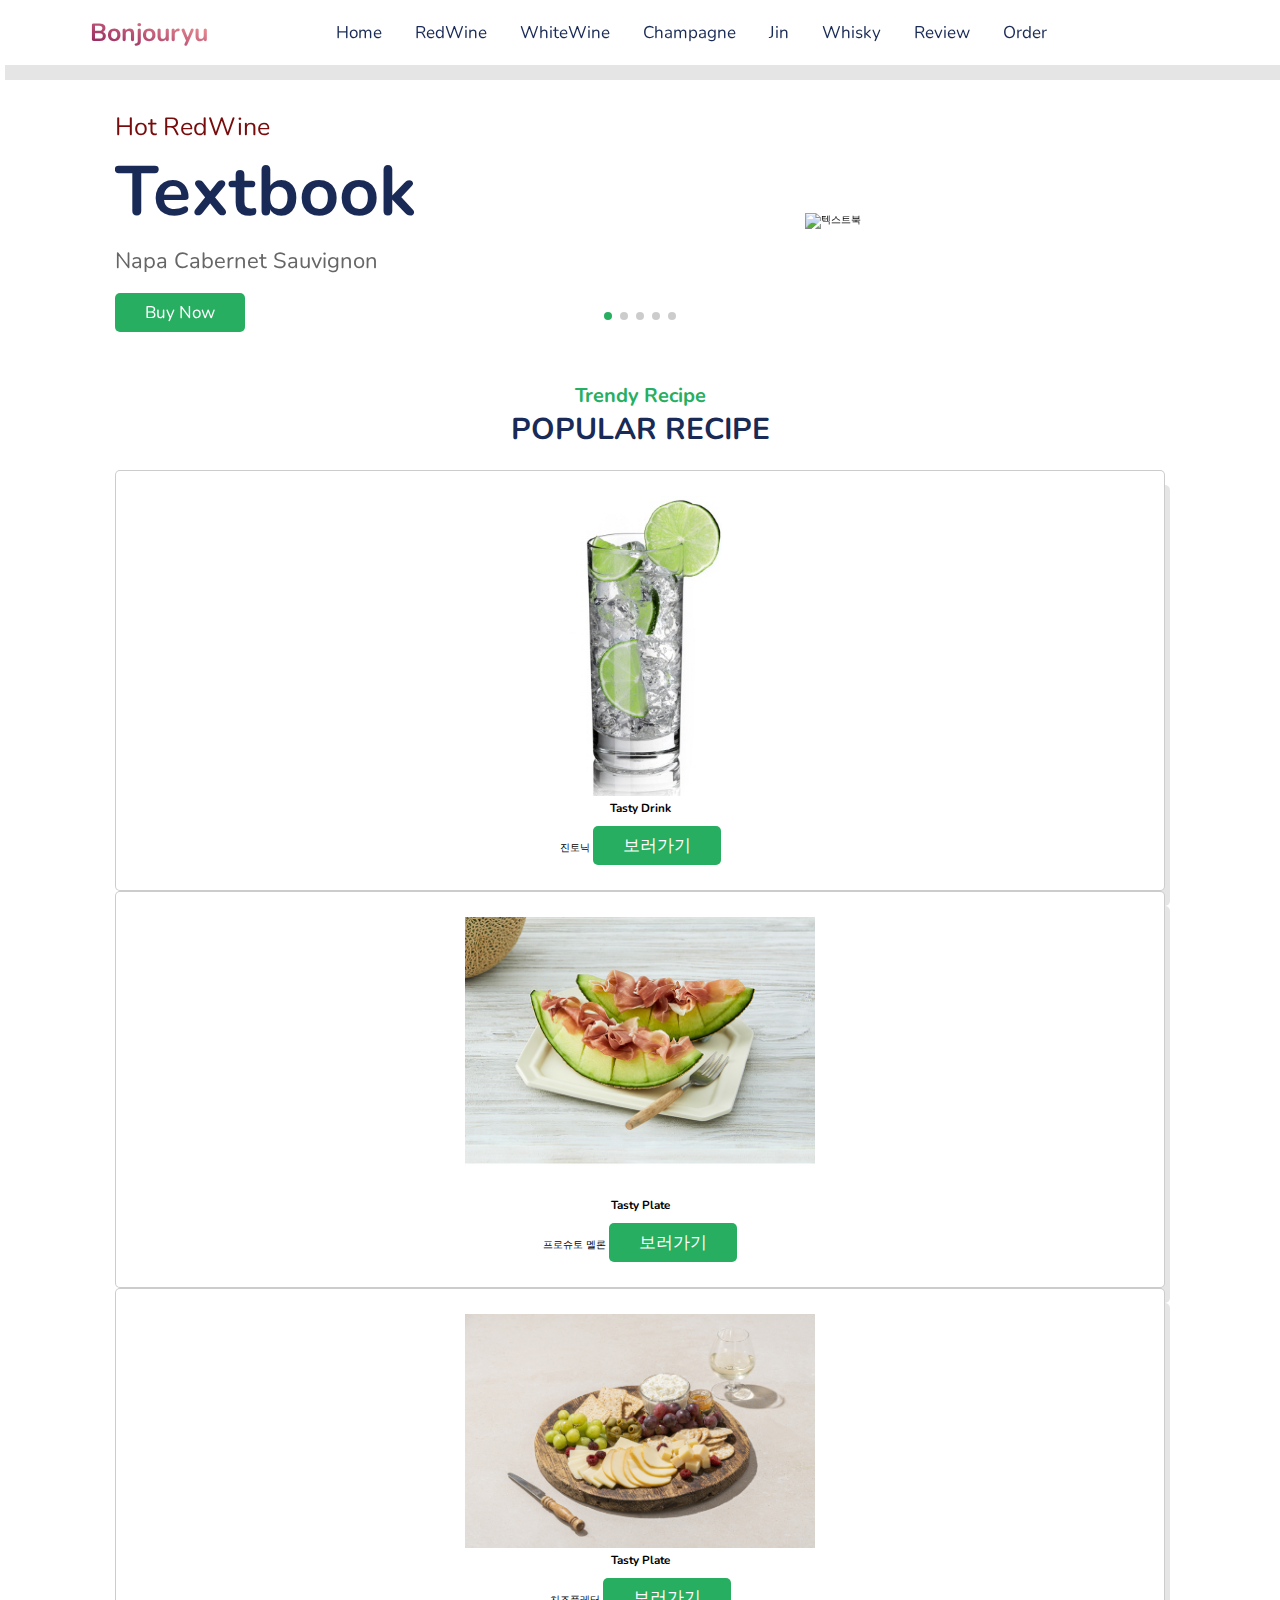
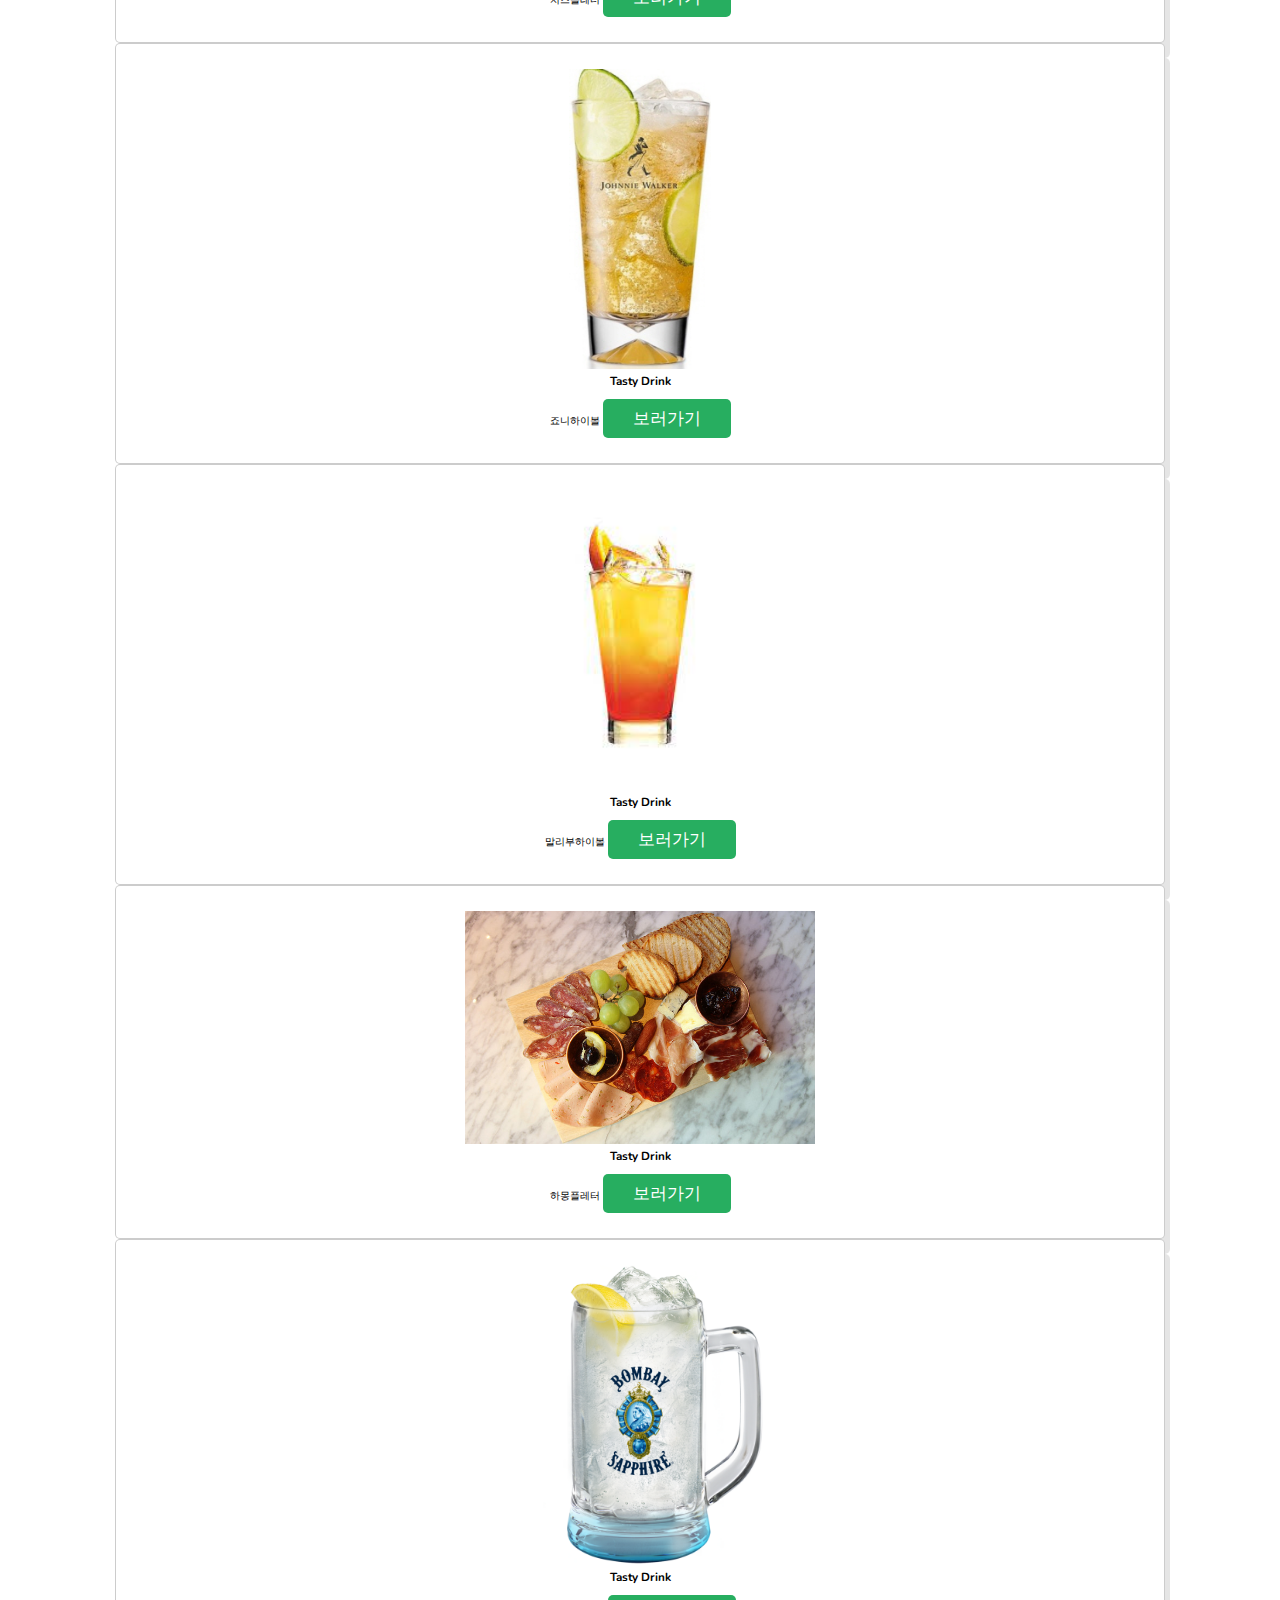
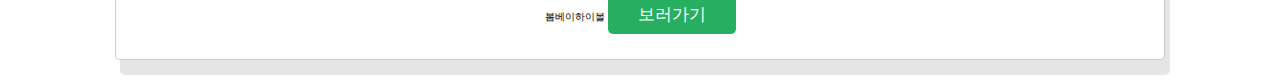
==== main.html @ d65751a9 "3th commit" ====
<!DOCTYPE html>
<html lang="en">
<head>
    <meta charset="UTF-8">
    <meta http-equiv="X-UA-Compatible" content="IE=edge">
    <meta name="viewport" content="width=device-width, initial-scale=1.0">
    <title>Bonjouryu</title>
    <link rel="stylesheet" href="https://cdn.jsdelivr.net/npm/swiper@9/swiper-bundle.min.css"/>
    <link rel="stylesheet" href="https://cdnjs.cloudflare.com/ajax/libs/font-awesome/6.4.0/css/all.min.css" integrity="sha512-iecdLmaskl7CVkqkXNQ/ZH/XLlvWZOJyj7Yy7tcenmpD1ypASozpmT/E0iPtmFIB46ZmdtAc9eNBvH0H/ZpiBw==" crossorigin="anonymous" referrerpolicy="no-referrer" />    
    <link rel="stylesheet" href="style.css">
</head>
<body>
    <!-- 헤더 영역 -->
    <header>
        <a href="#" class="logo"><i class="fa-solid fa-wine-glass"></i>bonjouryu</a>
        <nav class="navbar">
            <a href="#home">home</a>
            <a href="#Rwine">redWine</a>
            <a href="#Wwine">whiteWine</a>
            <a href="#Champagne">champagne</a>
            <a href="#jin">jin</a>
            <a href="#whisky">whisky</a>
            <a href="#review">review</a>
            <a href="#order">order</a>
        </nav>
        <div class="icons">
            <i class="fas fa-bars" id="menu-bars"></i>
            <i class="fas fa-search" id="search-icon"></i>
            <a href="#" class="fas fa-heart"></a>
            <a href="#" class="fas fa-shopping-cart"></a>
        </div>
    </header>

    <!-- 검색 영역 -->
    <form id="search-form">
        <input type="search" placeholder="찾을 제품 검색하세요." id="search-input">
        <label for="search-input" class="fas fa-search"></label>
        <i class="fas fa-times" id="search-close"></i>
    </form>

    <!-- 슬라이드 배너 영역-->
    <section id="hot-drink" class="hot-drink">
        <div class="swiper mySwiper container">
            <div class="swiper-wrapper wrapper">
                <div class="swiper-slide slide">
                    <div class="content">
                        <span>Hot RedWine</span>
                        <h3>Textbook</h3>
                        <p>Napa Cabernet Sauvignon</p>
                        <a href="#" class="btn">Buy Now</a>
                    </div>
                    <div class="image">
                        <img src="./img/textbook.png" alt="텍스트북">
                    </div>
                </div>
                <div class="swiper-slide slide">
                    <div class="content">
                        <span>Hot WhiteWine</span>
                        <h3>Cloudy Bay</h3>
                        <p>Sauvignon Blanc</p>
                        <a href="#" class="btn">Buy Now</a>
                    </div>
                    <div class="image">
                        <img style="height: 56rem;" src="./img/클라우디베이.png" alt="클라우디 베이">
                    </div>
                </div>
                <div class="swiper-slide slide">
                    <div class="content">
                        <span>Hot Champagne</span>
                        <h3>Moet & Chandon</h3>
                        <p>Imperial</p>
                        <a href="#" class="btn">Buy Now</a>
                    </div>
                    <div class="image">
                        <img style="height: 56rem;" src="./img/moet.png" alt="모엣샹동">
                    </div>
                </div>
                <div class="swiper-slide slide">
                    <div class="content">
                        <span>Hot Whisky</span>
                        <h3>The BALVENIE</h3>
                        <p>DoubleWood 12Y</p>
                        <a href="#" class="btn">Buy Now</a>
                    </div>
                    <div class="image">
                        <img style="height: 56rem;" src="./img/bal.jpg" alt="발베니12">
                    </div>
                </div>
                <div class="swiper-slide slide">
                    <div class="content">
                        <span>Hot Jin</span>
                        <h3>Hendrick's</h3>
                        <p>Hendrick's Gin</p>
                        <a href="#" class="btn">Buy Now</a>
                    </div>
                    <div class="image">
                        <img style="height: 60rem;" src="./img/HANDRICKS.png" alt="핸드릭스">
                    </div>
                </div>
            </div>
            <div class="swiper-pagination"></div>
        </div>
    </section>
    <!--  -->
    <section id="Recipe" class="Recipe">
        <h3 class="sub-title">Trendy Recipe</h3>
        <h1 class="title">Popular Recipe</h1>

        <div class="box-container">
            <div class="box">
                <a href="#" class="fas fa-heart"></a>
                <a href="#" class="fas fa-eye"></a>
                <img src="./img/진토닉.jpg" alt="진토닉" style="height: 30rem;">
                <h3>Tasty Drink</h3>
                <div class="star">
                    <i class="fa-solid fa-star"></i>
                    <i class="fa-solid fa-star"></i>
                    <i class="fa-solid fa-star"></i>
                    <i class="fa-solid fa-star"></i>
                    <i class="fa-regular fa-star"></i>
                </div>
                <span>진토닉</span>
                <a href="#" class="btn">보러가기</a>
            </div>
        </div>
        <div class="box-container">
            <div class="box">
                <a href="#" class="fas fa-heart"></a>
                <a href="#" class="fas fa-eye"></a>
                <img src="./img/프로슈토.jpg" alt="프로슈토 멜론" style="width: 35rem;">
                <h3>Tasty Plate</h3>
                <div class="star">
                    <i class="fa-solid fa-star"></i>
                    <i class="fa-solid fa-star"></i>
                    <i class="fa-solid fa-star"></i>
                    <i class="fa-solid fa-star-half-alt"></i>
                    <i class="fa-regular fa-star"></i>
                </div>
                <span>프로슈토 멜론</span>
                <a href="#" class="btn">보러가기</a>
            </div>
        </div>
        <div class="box-container">
            <div class="box">
                <a href="#" class="fas fa-heart"></a>
                <a href="#" class="fas fa-eye"></a>
                <img src="./img/플레터.jpg" alt="치즈플레터" style="width: 35rem;">
                <h3>Tasty Plate</h3>
                <div class="star">
                    <i class="fa-solid fa-star"></i>
                    <i class="fa-solid fa-star"></i>
                    <i class="fa-solid fa-star"></i>
                    <i class="fa-solid fa-star"></i>
                    <i class="fa-regular fa-star"></i>
                </div>
                <span>치즈플레터</span>
                <a href="#" class="btn">보러가기</a>
            </div>
        </div>
        <div class="box-container">
            <div class="box">
                <a href="#" class="fas fa-heart"></a>
                <a href="#" class="fas fa-eye"></a>
                <img src="./img/죠니하이볼.jpg" alt="죠니하이볼" style="height: 30rem;">
                <h3>Tasty Drink</h3>
                <div class="star">
                    <i class="fa-solid fa-star"></i>
                    <i class="fa-solid fa-star"></i>
                    <i class="fa-solid fa-star"></i>
                    <i class="fa-solid fa-star"></i>
                    <i class="fa-regular fa-star"></i>
                </div>
                <span>죠니하이볼</span>
                <a href="#" class="btn">보러가기</a>
            </div>
        </div>
        <div class="box-container">
            <div class="box">
                <a href="#" class="fas fa-heart"></a>
                <a href="#" class="fas fa-eye"></a>
                <img src="./img/mal.jpg" alt="말리부하이볼" style="height: 30rem;">
                <h3>Tasty Drink</h3>
                <div class="star">
                    <i class="fa-solid fa-star"></i>
                    <i class="fa-solid fa-star"></i>
                    <i class="fa-solid fa-star"></i>
                    <i class="fa-solid fa-star"></i>
                    <i class="fa-solid fa-star-half-alt"></i>
                </div>
                <span>말리부하이볼</span>
                <a href="#" class="btn">보러가기</a>
            </div>
        </div>
        <div class="box-container">
            <div class="box">
                <a href="#" class="fas fa-heart"></a>
                <a href="#" class="fas fa-eye"></a>
                <img src="./img/하몽플레터.jpg" alt="하몽플레터" style="width: 35rem;">
                <h3>Tasty Drink</h3>
                <div class="star">
                    <i class="fa-solid fa-star"></i>
                    <i class="fa-solid fa-star"></i>
                    <i class="fa-solid fa-star"></i>
                    <i class="fa-regular fa-star"></i>
                    <i class="fa-regular fa-star"></i>
                </div>
                <span>하몽플레터</span>
                <a href="#" class="btn">보러가기</a>
            </div>
        </div>
        <div class="box-container">
            <div class="box">
                <a href="#" class="fas fa-heart"></a>
                <a href="#" class="fas fa-eye"></a>
                <img src="./img/bom.png" alt="봄베이하이볼" style="height: 30rem;">
                <h3>Tasty Drink</h3>
                <div class="star">
                    <i class="fa-solid fa-star"></i>
                    <i class="fa-solid fa-star"></i>
                    <i class="fa-solid fa-star"></i>
                    <i class="fa-solid fa-star"></i>
                    <i class="fa-regular fa-star"></i>
                </div>
                <span>봄베이하이볼</span>
                <a href="#" class="btn">보러가기</a>
            </div>
        </div>
    </section>






<script src="https://cdn.jsdelivr.net/npm/swiper@9/swiper-bundle.min.js"></script>
<script src="https://kit.fontawesome.com/2c3a34c36f.js" crossorigin="anonymous"></script>
<script src="./main.js"></script>
    
</body>
</html>
---- style.css ----
@import url('https://fonts.googleapis.com/css2?family=Edu+NSW+ACT+Foundation:wght@400;500&family=Libre+Bodoni:ital,wght@1,400;1,700&family=Nunito:ital,wght@0,200;0,300;0,400;0,700;1,600&family=Tapestry&display=swap');

:root {
    --green:#27ae60;
    --black:#192a56;
    --wine:#760c0c;
    --menu:#8A0808;
    --light-color:#666;
    --box-shadow:0.5rem 1.5rem rgba(0,0,0,.1);
}

* {
    font-family: 'Nunito', sans-serif;
    margin: 0;
    padding: 0;
    box-sizing: border-box;
    text-decoration: none;
    outline: none;
    border: none;
    /* 첫번째 단어를 대문자로~ */
    text-transform: capitalize;
    transition: all .2s linear; 
}

html {
    font-size: 62.5%;
    overflow-x: hidden;
    /* 스크롤 내릴때 위에 조금 남기는*/
    scroll-padding-top: 5.5rem;
    scroll-behavior: smooth;
}

header {
    position: fixed;
    top: 0;
    left: 0;
    right: 0;
    padding: 1rem 7%;
    background: #fff;
    display: flex;
    align-items: center;
    justify-content: space-between;
    z-index: 1000;
    box-shadow: var(--box-shadow);
}

header .logo {
    font-size: 2.5rem;
    font-weight: bold;
    color: transparent;
    background: linear-gradient(to right top, #861657, #ffa69e);
    -webkit-background-clip: text;
}

header .logo i {
    color: var(--wine);
}

header .navbar a {
    font-size: 1.7rem;
    border-radius: .5rem;
    padding: .5rem 1.5rem;
    color: var(--black);
}

header .navbar a:hover {
    color: #fff;
    background: var(--menu);
}

header .icons i,
header .icons a {
    cursor: pointer;
    margin-left: .5rem;
    height: 4.5rem;
    /* line-height: 줄 높이 속성 */
    line-height: 4.5rem;
    width: 4.5rem;
    text-align: center;
    font-size: 1.7rem;
    color: var(--black);
    border-radius: 50%;
    background: #eee;
}

header .icons i:hover,
header .icons a:hover {
    color: #fff;
    background: var(--menu);
    transform: rotate(360deg);
}

header .icons #menu-bars {
    display: none;
}

#search-form {
    position: fixed;
    top: -110%;
    left: 0;
    height: 100%;
    width: 100%;
    background: rgba(0,0,0,.8);
    display: flex;
    align-items: center;
    justify-content: center;
    padding: 0.1rem;
    z-index: 1004;
}

#search-form.active {
    top: 0;
}

#search-form #search-input {
    width: 50rem;
    border-bottom: .1rem solid #fff;
    padding: 1rem 0;
    color: #fff;
    font-size: 3rem;
    /* 앞에 대문자 기능 취소 */
    text-transform: none;
    background: none;
}

#search-form #search-input::placeholder {
    color: #eee;
}

#search-form #search-input::-webkit-search-cancel-button {
    -webkit-appearance: none;
}

#search-form label {
    color: #fff;
    cursor: pointer;
    font-size: 3rem;
}

#search-form label:hover {
    color: var(--menu);
}

#search-form #search-close {
    position: absolute;
    color: #fff;
    cursor: pointer;
    top: 8rem;
    right: 3rem;
    font-size: 5rem;
}

#search-form #search-close:hover {
    color: var(--menu);
    transform: rotate(90deg);
}

section {
    padding: 2rem 9%;
}

section:nth-child(even) {
    background: #fff;
}

.hot-drink .container .slide {
    display: flex;
    align-items: center;
    flex-wrap: wrap;
    /* 내부의 children 요소들이 일정한 간격으로 떨어져 위치할 수 있도록 사용하는 스타일 속성 */
    gap: 2rem;
    padding-top: 9rem;
}

.hot-drink .container .slide .content {
    flex: 1 1 40rem;
}

.hot-drink .container .slide .image {
    flex: 1 1 9rem;
}

.hot-drink .container .slide .image img{
    flex: 100%;
}

.hot-drink .container .slide .content span{
    color: var(--wine);
    font-size: 2.5rem;
}

.hot-drink .container .slide .content h3{
    color: var(--black);
    font-size: 7rem;
}

.hot-drink .container .slide .content p{
    color: var(--light-color);
    font-size: 2.2rem;
    padding: .5rem 0;
    line-height: 1.5;
}

.btn {
    margin-top: 1rem;
    display: inline-block;
    font-size: 1.7rem;
    color: #fff;
    background: var(--green);
    border-radius: .5rem;
    cursor: pointer;
    padding: .8rem 3rem;
}

.btn:hover {
    background: var(--menu);
    /* letter-spacing: 글자 간격 */
    letter-spacing: .1rem;
}

.swiper-pagination-bullet-active {
    background: var(--green);
}

.sub-title {
    text-align: center;
    color: var(--green);
    font-size: 2rem;
    padding-top: 1rem;
}

.title {
    text-align: center;
    color: var(--black);
    font-size: 3rem;
    padding-bottom: 2rem;
    text-transform: uppercase;
}

.Recipe .box-container {
    /* 
        Grid는 두 방향(가로-세로) 레이아웃 시스템 (2차원)
    */
    display: grid;
    /*
        https://studiomeal.com/archives/533
    */
    grid-template-columns: repeat(auto-fit, minmax(28rem, 1fr));
    gap: 1.5rem;
}

.Recipe .box-container .box {
    padding: 2.5rem;
    background: #fff;
    border-radius: .5rem;
    border: .1rem solid rgba(0,0,0,.2);
    box-shadow: var(--box-shadow);
    position: relative;
    overflow: hidden;
    text-align: center;
}   



















/* 반응형쪽~ */

@media(max-width: 991px) {

    html {
        font-size: 55%;
    }

    header {
        padding: 1rem 2rem;
    }

    section {
        padding: 2rem;
    }
}

@media(max-width:768px) {
    
    header .icons #menu-bars {
        display: inline-block;
    }

    header .navbar {
        position: absolute;
        top: 100%;
        left: 0;
        right: 0;
        background: #fff;
        border-top: .1rem solid rgba(0,0,0,.2);
        border-bottom: .1rem solid rgba(0,0,0,.2);
        padding: 1rem;
        /* 
            clip-path
            요소의 일부분을 잘라낼수있다.

            polygon(시계방향 꼭지점)
            clip-path: polygon(좌측 상단, 우측 상단, 우측 하단, 좌측 하단)
        */
        clip-path: polygon(0 0, 100% 0, 100% 0, 0 0);
    }

    header .navbar.active {
        clip-path: polygon(0 0, 100% 0, 100% 100%, 0 100%);
    }

    header .navbar a {
        display: block;
        padding: 1.5rem;
        margin: 1rem;
        font-size: 2rem;
        background: #eee;
    }

    #search-form #search-input {
        width: 90%;
        margin: 0 1rem;
    }

    .hot-drink .container .slide .content h3{
        font-size: 5rem;
    }
}

@media(max-width: 991px) {

    html {
        font-size: 50%;
    }
}
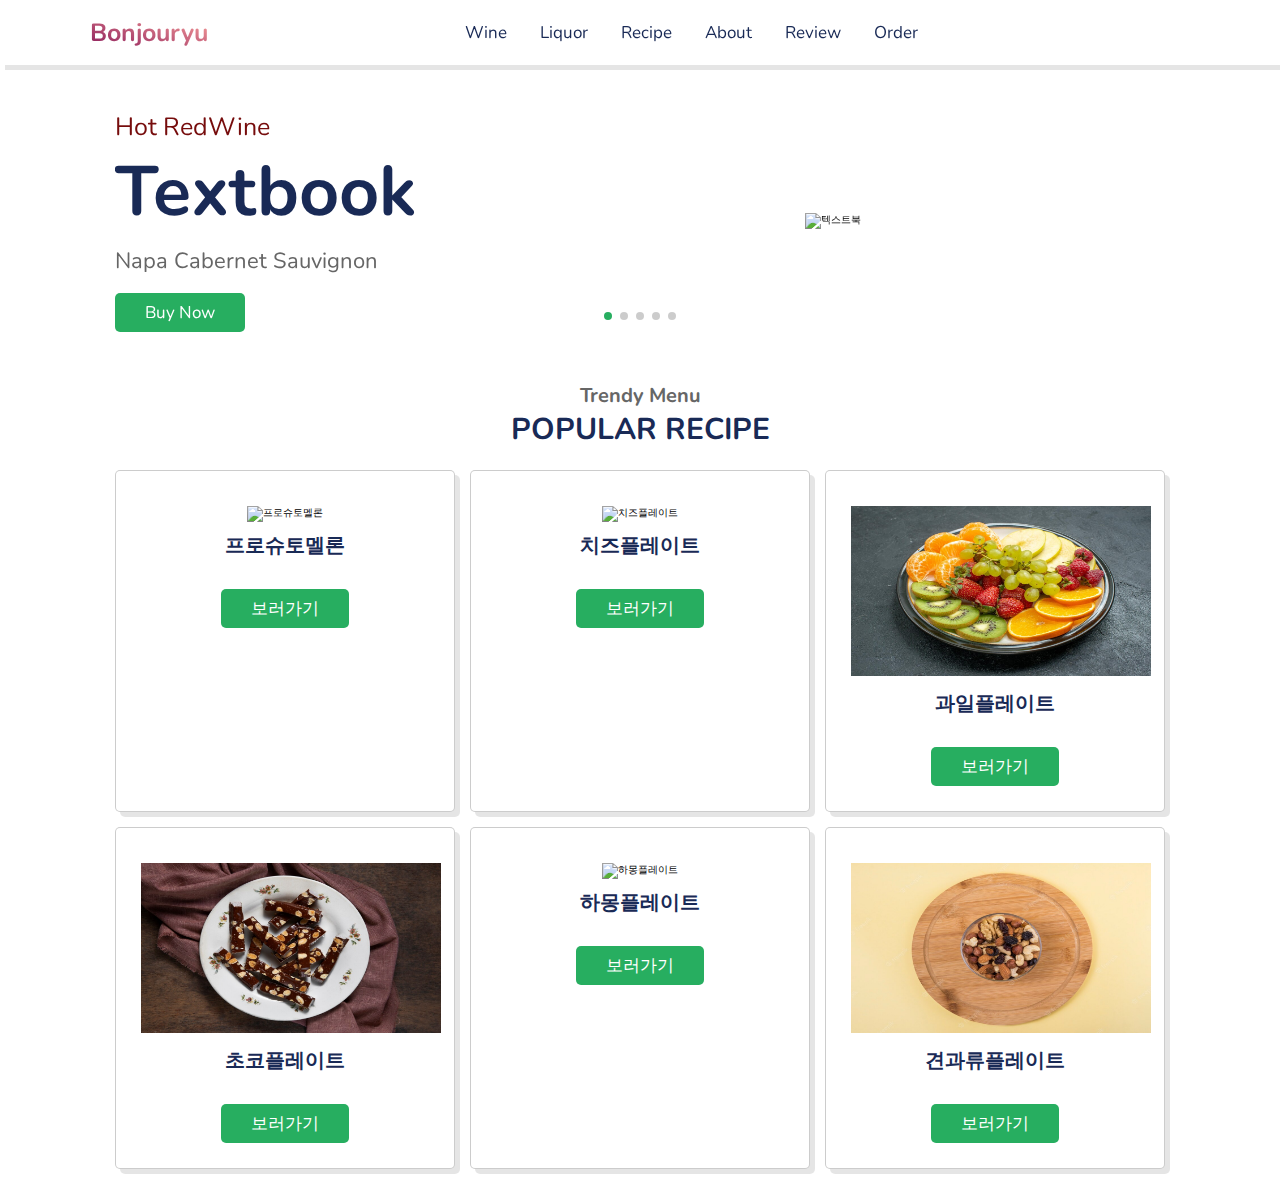
==== commit f7cf1aa6: "update" ====
--- a/main.html
+++ b/main.html
@@ -14,15 +14,13 @@
     <header>
         <a href="#" class="logo"><i class="fa-solid fa-wine-glass"></i>bonjouryu</a>
         <nav class="navbar">
-            <a href="#home">home</a>
-            <a href="#Rwine">redWine</a>
-            <a href="#Wwine">whiteWine</a>
-            <a href="#Champagne">champagne</a>
-            <a href="#jin">jin</a>
-            <a href="#whisky">whisky</a>
-            <a href="#review">review</a>
-            <a href="#order">order</a>
-        </nav>
+            <a href="#">Wine</a>
+            <a href="#">liquor</a>
+            <a href="#Recipe">Recipe</a>
+            <a href="#About">About</a>
+            <a href="#Review">review</a>
+            <a href="#Order">order</a>
+        </nav>    
         <div class="icons">
             <i class="fas fa-bars" id="menu-bars"></i>
             <i class="fas fa-search" id="search-icon"></i>
@@ -101,131 +99,107 @@
             <div class="swiper-pagination"></div>
         </div>
     </section>
-    <!--  -->
+
+    <!-- 레시피 영역 -->
     <section id="Recipe" class="Recipe">
-        <h3 class="sub-title">Trendy Recipe</h3>
+        <h3 class="sub-title">Trendy Menu</h3>
         <h1 class="title">Popular Recipe</h1>
-
         <div class="box-container">
             <div class="box">
                 <a href="#" class="fas fa-heart"></a>
                 <a href="#" class="fas fa-eye"></a>
-                <img src="./img/진토닉.jpg" alt="진토닉" style="height: 30rem;">
-                <h3>Tasty Drink</h3>
-                <div class="star">
-                    <i class="fa-solid fa-star"></i>
-                    <i class="fa-solid fa-star"></i>
-                    <i class="fa-solid fa-star"></i>
-                    <i class="fa-solid fa-star"></i>
-                    <i class="fa-regular fa-star"></i>
-                </div>
-                <span>진토닉</span>
-                <a href="#" class="btn">보러가기</a>
-            </div>
-        </div>
-        <div class="box-container">
-            <div class="box">
-                <a href="#" class="fas fa-heart"></a>
-                <a href="#" class="fas fa-eye"></a>
-                <img src="./img/프로슈토.jpg" alt="프로슈토 멜론" style="width: 35rem;">
-                <h3>Tasty Plate</h3>
-                <div class="star">
+                <img src="./img/프로슈토멜론.jpg" alt="프로슈토멜론" style="width: 30rem;">
+                <h3>프로슈토멜론</h3>
+                <div class="stars">
                     <i class="fa-solid fa-star"></i>
                     <i class="fa-solid fa-star"></i>
                     <i class="fa-solid fa-star"></i>
                     <i class="fa-solid fa-star-half-alt"></i>
                     <i class="fa-regular fa-star"></i>
                 </div>
-                <span>프로슈토 멜론</span>
-                <a href="#" class="btn">보러가기</a>
-            </div>
-        </div>
-        <div class="box-container">
-            <div class="box">
-                <a href="#" class="fas fa-heart"></a>
-                <a href="#" class="fas fa-eye"></a>
-                <img src="./img/플레터.jpg" alt="치즈플레터" style="width: 35rem;">
-                <h3>Tasty Plate</h3>
-                <div class="star">
-                    <i class="fa-solid fa-star"></i>
-                    <i class="fa-solid fa-star"></i>
-                    <i class="fa-solid fa-star"></i>
-                    <i class="fa-solid fa-star"></i>
-                    <i class="fa-regular fa-star"></i>
-                </div>
-                <span>치즈플레터</span>
-                <a href="#" class="btn">보러가기</a>
-            </div>
-        </div>
-        <div class="box-container">
-            <div class="box">
-                <a href="#" class="fas fa-heart"></a>
-                <a href="#" class="fas fa-eye"></a>
-                <img src="./img/죠니하이볼.jpg" alt="죠니하이볼" style="height: 30rem;">
-                <h3>Tasty Drink</h3>
-                <div class="star">
-                    <i class="fa-solid fa-star"></i>
-                    <i class="fa-solid fa-star"></i>
-                    <i class="fa-solid fa-star"></i>
-                    <i class="fa-solid fa-star"></i>
-                    <i class="fa-regular fa-star"></i>
-                </div>
-                <span>죠니하이볼</span>
-                <a href="#" class="btn">보러가기</a>
-            </div>
-        </div>
-        <div class="box-container">
-            <div class="box">
-                <a href="#" class="fas fa-heart"></a>
-                <a href="#" class="fas fa-eye"></a>
-                <img src="./img/mal.jpg" alt="말리부하이볼" style="height: 30rem;">
-                <h3>Tasty Drink</h3>
-                <div class="star">
+                <!-- <span>프로슈토멜론</span> -->
+                <a href="#" class="Recipe-btn">보러가기</a>
+            </div>
+            <div class="box">
+                <a href="#" class="fas fa-heart"></a>
+                <a href="#" class="fas fa-eye"></a>
+                <img src="./img/치즈플레이트.jpg" alt="치즈플레이트" style="width: 30rem;">
+                <h3>치즈플레이트</h3>
+                <div class="stars">
+                    <i class="fa-solid fa-star"></i>
+                    <i class="fa-solid fa-star"></i>
+                    <i class="fa-solid fa-star"></i>
+                    <i class="fa-solid fa-star"></i>
+                    <i class="fa-regular fa-star"></i>
+                </div>
+                <!-- <span>치즈플레이트</span> -->
+                <a href="#" class="Recipe-btn">보러가기</a>
+            </div>
+            <div class="box">
+                <a href="#" class="fas fa-heart"></a>
+                <a href="#" class="fas fa-eye"></a>
+                <img src="./img/과일플레이트.jpg" alt="과일플레이트" style="width: 30rem;">
+                <h3>과일플레이트</h3>
+                <div class="stars">
+                    <i class="fa-solid fa-star"></i>
+                    <i class="fa-solid fa-star"></i>
+                    <i class="fa-solid fa-star"></i>
+                    <i class="fa-solid fa-star"></i>
+                    <i class="fa-regular fa-star"></i>
+                </div>
+                <!-- <span>과일플레이트</span> -->
+                <a href="#" class="Recipe-btn">보러가기</a>
+            </div>
+            <div class="box">
+                <a href="#" class="fas fa-heart"></a>
+                <a href="#" class="fas fa-eye"></a>
+                <img src="./img/쵸코플레이트.jpg" alt="쵸코플레이트" style="width: 30rem;">
+                <h3>초코플레이트</h3>
+                <div class="stars">
                     <i class="fa-solid fa-star"></i>
                     <i class="fa-solid fa-star"></i>
                     <i class="fa-solid fa-star"></i>
                     <i class="fa-solid fa-star"></i>
                     <i class="fa-solid fa-star-half-alt"></i>
                 </div>
-                <span>말리부하이볼</span>
-                <a href="#" class="btn">보러가기</a>
-            </div>
-        </div>
-        <div class="box-container">
-            <div class="box">
-                <a href="#" class="fas fa-heart"></a>
-                <a href="#" class="fas fa-eye"></a>
-                <img src="./img/하몽플레터.jpg" alt="하몽플레터" style="width: 35rem;">
-                <h3>Tasty Drink</h3>
-                <div class="star">
-                    <i class="fa-solid fa-star"></i>
-                    <i class="fa-solid fa-star"></i>
-                    <i class="fa-solid fa-star"></i>
-                    <i class="fa-regular fa-star"></i>
-                    <i class="fa-regular fa-star"></i>
-                </div>
-                <span>하몽플레터</span>
-                <a href="#" class="btn">보러가기</a>
-            </div>
-        </div>
-        <div class="box-container">
-            <div class="box">
-                <a href="#" class="fas fa-heart"></a>
-                <a href="#" class="fas fa-eye"></a>
-                <img src="./img/bom.png" alt="봄베이하이볼" style="height: 30rem;">
-                <h3>Tasty Drink</h3>
-                <div class="star">
-                    <i class="fa-solid fa-star"></i>
-                    <i class="fa-solid fa-star"></i>
-                    <i class="fa-solid fa-star"></i>
-                    <i class="fa-solid fa-star"></i>
-                    <i class="fa-regular fa-star"></i>
-                </div>
-                <span>봄베이하이볼</span>
-                <a href="#" class="btn">보러가기</a>
+                <!-- <span>쵸코플레이트</span> -->
+                <a href="#" class="Recipe-btn">보러가기</a>
+            </div>
+            <div class="box">
+                <a href="#" class="fas fa-heart"></a>
+                <a href="#" class="fas fa-eye"></a>
+                <img src="./img/하몽플레이트.jpg" alt="하몽플레이트" style="width: 30rem;">
+                <h3>하몽플레이트</h3>
+                <div class="stars">
+                    <i class="fa-solid fa-star"></i>
+                    <i class="fa-solid fa-star"></i>
+                    <i class="fa-solid fa-star"></i>
+                    <i class="fa-regular fa-star"></i>
+                    <i class="fa-regular fa-star"></i>
+                </div>
+                <!-- <span>하몽플레이트</span> -->
+                <a href="#" class="Recipe-btn">보러가기</a>
+            </div>
+            <div class="box">
+                <a href="#" class="fas fa-heart"></a>
+                <a href="#" class="fas fa-eye"></a>
+                <img src="./img/견과류플레이트.jpg" alt="견과류플레이트" style="width: 30rem;">
+                <h3>견과류플레이트</h3>
+                <div class="stars">
+                    <i class="fa-solid fa-star"></i>
+                    <i class="fa-solid fa-star"></i>
+                    <i class="fa-solid fa-star"></i>
+                    <i class="fa-solid fa-star"></i>
+                    <i class="fa-regular fa-star"></i>
+                </div>
+                <!-- <span>견과류플레이트</span> -->
+                <a href="#" class="Recipe-btn">보러가기</a>
             </div>
         </div>
     </section>
+
+    <!--  -->
+
 
 
 
--- a/style.css
+++ b/style.css
@@ -6,7 +6,7 @@
     --wine:#760c0c;
     --menu:#8A0808;
     --light-color:#666;
-    --box-shadow:0.5rem 1.5rem rgba(0,0,0,.1);
+    --box-shadow:0.5rem 0.5rem rgba(0,0,0,.1);
 }
 
 * {
@@ -224,7 +224,7 @@
 
 .sub-title {
     text-align: center;
-    color: var(--green);
+    color: var(--light-color);
     font-size: 2rem;
     padding-top: 1rem;
 }
@@ -238,14 +238,14 @@
 }
 
 .Recipe .box-container {
-    /* 
+/*     
         Grid는 두 방향(가로-세로) 레이아웃 시스템 (2차원)
     */
     display: grid;
-    /*
+/*     
         https://studiomeal.com/archives/533
     */
-    grid-template-columns: repeat(auto-fit, minmax(28rem, 1fr));
+    grid-template-columns: repeat(auto-fit, minmax(29rem, 1fr));
     gap: 1.5rem;
 }
 
@@ -260,6 +260,118 @@
     text-align: center;
 }   
 
+.Recipe .box-container .box .fa-heart,
+.Recipe .box-container .box .fa-eye {
+    position: absolute;
+    top: 1.5rem;
+    background: #eee;
+    border-radius: 50%;
+    height: 4rem;
+    width: 4rem;
+    line-height: 4rem;
+    font-size: 2rem;
+    color: var(--black);
+}
+
+.Recipe .box-container .box .fa-heart {
+    right: -15rem;
+}
+
+.Recipe .box-container .box .fa-eye {
+    left: -15rem;
+}
+
+.Recipe .box-container .box:hover .fa-heart {
+    right: 1.5rem;
+}
+
+.Recipe .box-container .box:hover .fa-eye {
+    left: 1.5rem;
+}
+
+
+.Recipe .box-container .box .fa-heart:hover,
+.Recipe .box-container .box .fa-eye:hover {
+    background: var(--menu);
+    color: #fff;
+}
+
+.Recipe-btn {
+    margin-top: 1rem;
+    display: inline-block;
+    font-size: 1.7rem;
+    color: #fff;
+    background: var(--green);
+    border-radius: .5rem;
+    cursor: pointer;
+    padding: .8rem 3rem;
+}
+
+.Recipe-btn:hover {
+    background: var(--menu);
+    /* letter-spacing: 글자 간격 */
+    letter-spacing: .1rem;
+}
+
+.Recipe .box-container .box img {
+    height: 17rem;
+    margin: 1rem 0;
+}
+
+.Recipe .box-container .box h3 {
+    color: var(--black);
+    font-size: 2rem;
+}
+
+.Recipe .box-container .box .stars {
+    padding: 1rem 0;
+}
+
+.Recipe .box-container .box .stars i {
+    font-size: 1.7 rem;
+    color: gold;
+}
+
+/* .Recipe .box-container .box span {
+    color: var(--light-color);
+    font-weight: bolder;
+    margin-right: 1rem;
+    font-size: 2rem;
+} */
+
+
+
+
+
+
+
+
+
+
+
+
+
+
+
+
+
+
+
+
+
+
+
+
+
+
+
+
+
+
+
+
+
+
 
 
 
@@ -293,6 +405,7 @@
     section {
         padding: 2rem;
     }
+    
 }
 
 @media(max-width:768px) {
@@ -347,4 +460,9 @@
     html {
         font-size: 50%;
     }
+
+    .Recipe .box-container .box img {
+        height: 17rem;
+        margin: 1rem 0;
+    }
 }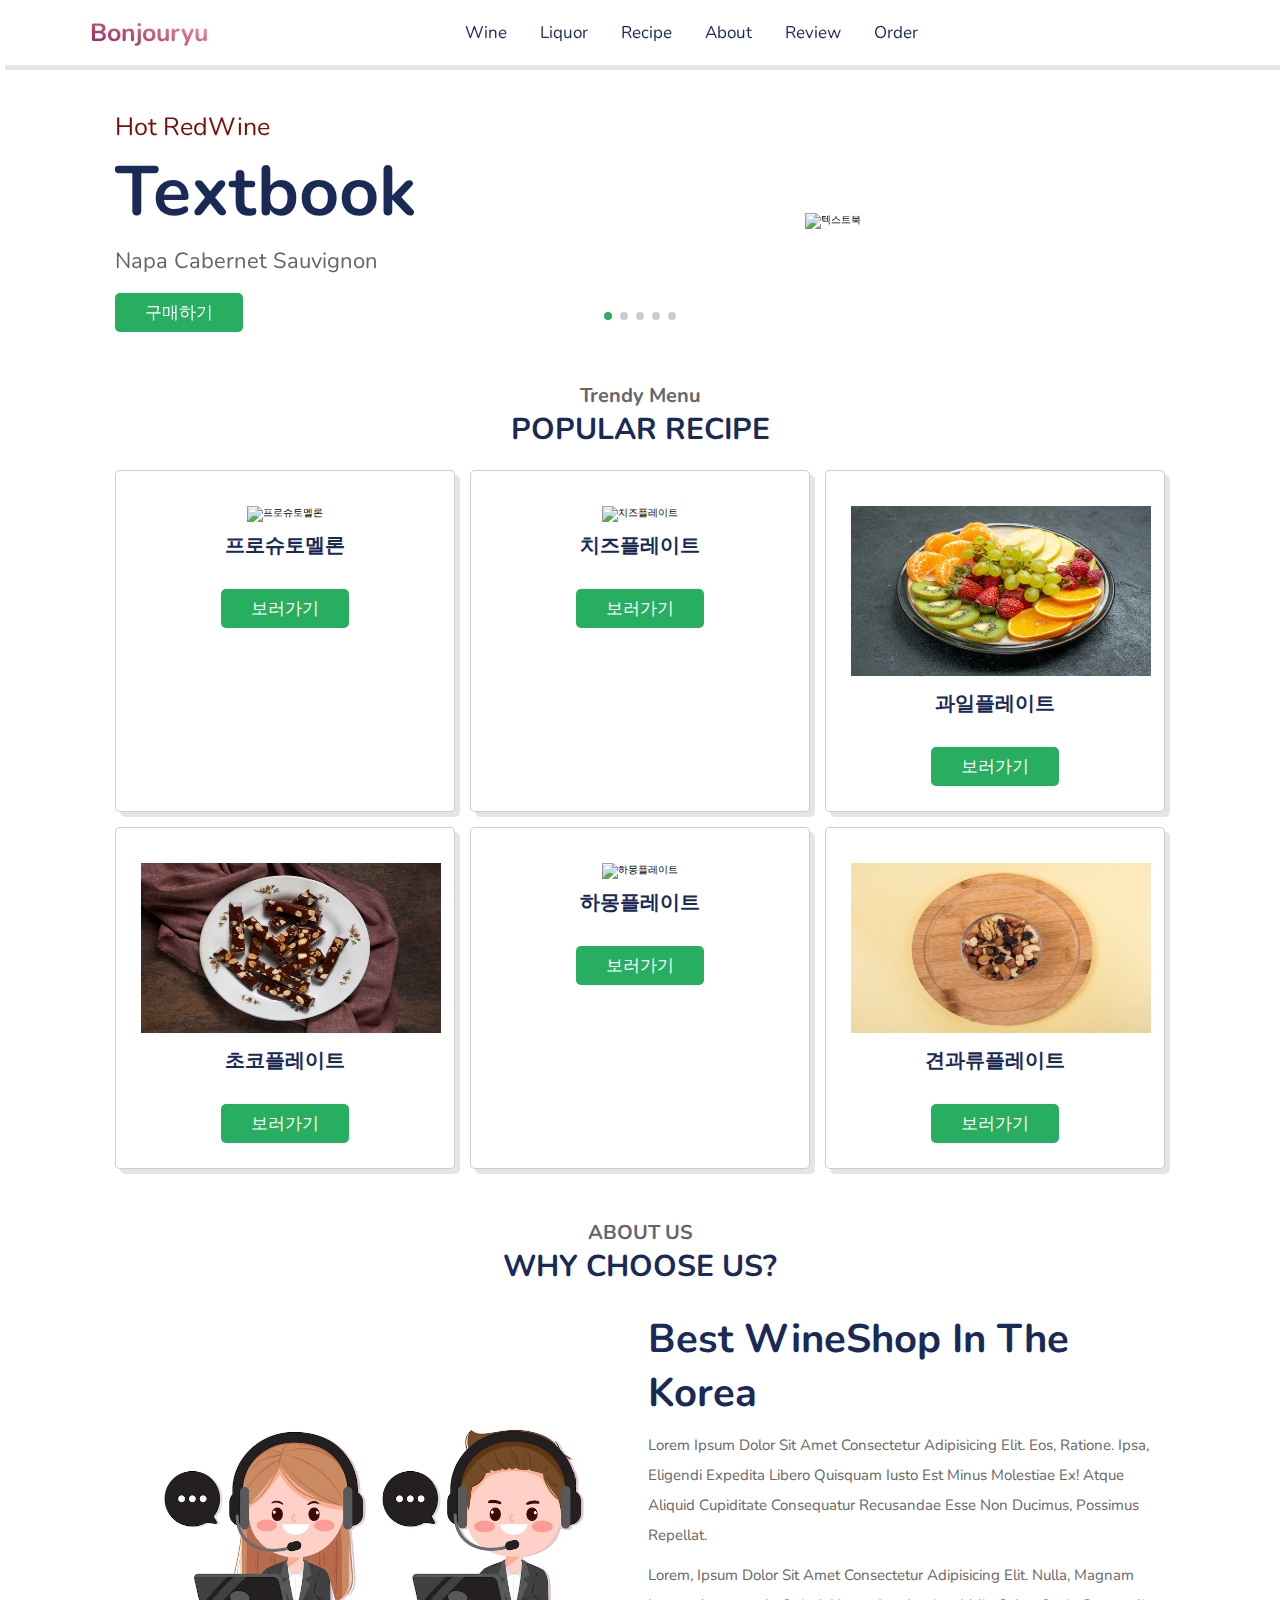
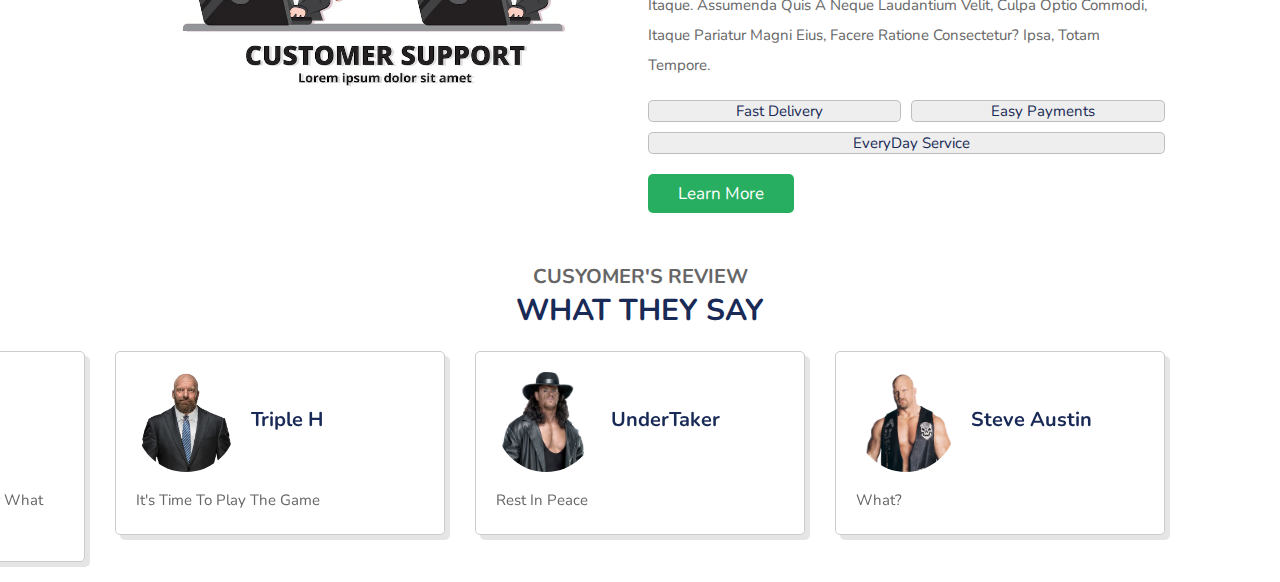
==== commit c95d62a5: "5th_update" ====
--- a/main.html
+++ b/main.html
@@ -15,11 +15,11 @@
         <a href="#" class="logo"><i class="fa-solid fa-wine-glass"></i>bonjouryu</a>
         <nav class="navbar">
             <a href="#">Wine</a>
-            <a href="#">liquor</a>
+            <a href="#">Liquor</a>
             <a href="#Recipe">Recipe</a>
             <a href="#About">About</a>
-            <a href="#Review">review</a>
-            <a href="#Order">order</a>
+            <a href="#Review">Review</a>
+            <a href="#Order">Order</a>
         </nav>    
         <div class="icons">
             <i class="fas fa-bars" id="menu-bars"></i>
@@ -45,7 +45,7 @@
                         <span>Hot RedWine</span>
                         <h3>Textbook</h3>
                         <p>Napa Cabernet Sauvignon</p>
-                        <a href="#" class="btn">Buy Now</a>
+                        <a href="#" class="btn">구매하기</a>
                     </div>
                     <div class="image">
                         <img src="./img/textbook.png" alt="텍스트북">
@@ -56,7 +56,7 @@
                         <span>Hot WhiteWine</span>
                         <h3>Cloudy Bay</h3>
                         <p>Sauvignon Blanc</p>
-                        <a href="#" class="btn">Buy Now</a>
+                        <a href="#" class="btn">구매하기</a>
                     </div>
                     <div class="image">
                         <img style="height: 56rem;" src="./img/클라우디베이.png" alt="클라우디 베이">
@@ -67,7 +67,7 @@
                         <span>Hot Champagne</span>
                         <h3>Moet & Chandon</h3>
                         <p>Imperial</p>
-                        <a href="#" class="btn">Buy Now</a>
+                        <a href="#" class="btn">구매하기</a>
                     </div>
                     <div class="image">
                         <img style="height: 56rem;" src="./img/moet.png" alt="모엣샹동">
@@ -76,9 +76,9 @@
                 <div class="swiper-slide slide">
                     <div class="content">
                         <span>Hot Whisky</span>
-                        <h3>The BALVENIE</h3>
+                        <h3>THE BALVENIE</h3>
                         <p>DoubleWood 12Y</p>
-                        <a href="#" class="btn">Buy Now</a>
+                        <a href="#" class="btn">구매하기</a>
                     </div>
                     <div class="image">
                         <img style="height: 56rem;" src="./img/bal.jpg" alt="발베니12">
@@ -89,7 +89,7 @@
                         <span>Hot Jin</span>
                         <h3>Hendrick's</h3>
                         <p>Hendrick's Gin</p>
-                        <a href="#" class="btn">Buy Now</a>
+                        <a href="#" class="btn">구매하기</a>
                     </div>
                     <div class="image">
                         <img style="height: 60rem;" src="./img/HANDRICKS.png" alt="핸드릭스">
@@ -198,10 +198,129 @@
         </div>
     </section>
 
-    <!--  -->
-
-
-
+    <!-- 고객응대 관련? -->
+    <section class="About" id="About">
+        <h3 class="sub-title">ABOUT US</h3>
+        <h1 class="title">WHY CHOOSE US?</h1>
+        <div class="row">
+            <div class="image">
+                <img src="./img/about.jpg" alt="">
+            </div>
+            <div class="about-contents">
+                <h3>Best WineShop in the Korea</h3>
+                <p>Lorem ipsum dolor sit amet consectetur adipisicing elit. 
+                    Eos, ratione. Ipsa, eligendi expedita libero quisquam iusto est minus molestiae ex!
+                    Atque aliquid cupiditate consequatur recusandae esse non ducimus, possimus repellat.</p>
+                <p>
+                    Lorem, ipsum dolor sit amet consectetur adipisicing elit.
+                    Nulla, magnam itaque. Assumenda quis a neque laudantium velit, 
+                    culpa optio commodi, itaque pariatur magni eius, facere ratione consectetur? 
+                    Ipsa, totam tempore.
+                </p>
+                <div class="icons-container">
+                    <div class="icons">
+                        <i class="fas fa-shipping-fast"></i>
+                        <span>Fast Delivery</span>
+                    </div>
+                    <div class="icons">
+                        <i class="fas fa-dollar-sign"></i>
+                        <span>Easy Payments</span>
+                    </div>
+                    <div class="icons">
+                        <i class="fas fa-headset"></i>
+                        <span>EveryDay Service</span>
+                    </div>
+                </div>
+                <a href="#" class="btn">learn more</a>    
+            </div>
+        </div>
+    </section>
+
+    <!-- 대표 리뷰 -->
+    <section class="Review" id="Review">
+        <h3 class="sub-title">CUSYOMER'S REVIEW</h3>
+        <h1 class="title">WHAT THEY SAY</h1>
+        <div class="swiper-container review-slider">
+            <div class="swiper-wrapper">
+                <div class="swiper-slide slide">
+                    <i class="fas fa-quote-right"></i>
+                    <div class="user">
+                        <img src="./img/undertaker.jpg" alt="">
+                        <div class="user-info">
+                            <h3>UnderTaker</h3>
+                            <div class="stars">
+                                <i class="fa-solid fa-star"></i>
+                                <i class="fa-solid fa-star"></i>
+                                <i class="fa-solid fa-star"></i>
+                                <i class="fa-solid fa-star"></i>
+                                <i class="fa-solid fa-star-half-alt"></i>
+                            </div>
+                        </div>
+                    </div>
+                    <P>
+                        Rest In Peace
+                    </P>
+                </div>
+                <div class="swiper-slide slide">
+                    <i class="fas fa-quote-right"></i>
+                    <div class="user">
+                        <img src="./img/austin.jpg" alt="">
+                        <div class="user-info">
+                            <h3>Steve Austin</h3>
+                            <div class="stars">
+                                <i class="fa-solid fa-star"></i>
+                                <i class="fa-solid fa-star"></i>
+                                <i class="fa-solid fa-star"></i>
+                                <i class="fa-solid fa-star"></i>
+                                <i class="fa-solid fa-star-half-alt"></i>
+                            </div>
+                        </div>
+                    </div>
+                    <P>
+                        What?
+                    </P>
+                </div>
+                <div class="swiper-slide slide">
+                    <i class="fas fa-quote-right"></i>
+                    <div class="user">
+                        <img src="./img/Rock.jpg" alt="">
+                        <div class="user-info">
+                            <h3>The Rock</h3>
+                            <div class="stars">
+                                <i class="fa-solid fa-star"></i>
+                                <i class="fa-solid fa-star"></i>
+                                <i class="fa-solid fa-star"></i>
+                                <i class="fa-solid fa-star"></i>
+                                <i class="fa-solid fa-star-half-alt"></i>
+                            </div>
+                        </div>
+                    </div>
+                    <P>
+                        Wow... Very go.. It Doesn't Matter What you Think!!!
+                    </P>
+                </div>
+                <div class="swiper-slide slide">
+                    <i class="fas fa-quote-right"></i>
+                    <div class="user">
+                        <img src="./img/HHH.jpg" alt="">
+                        <div class="user-info">
+                            <h3>Triple H</h3>
+                            <div class="stars">
+                                <i class="fa-solid fa-star"></i>
+                                <i class="fa-solid fa-star"></i>
+                                <i class="fa-solid fa-star"></i>
+                                <i class="fa-solid fa-star"></i>
+                                <i class="fa-solid fa-star-half-alt"></i>
+                            </div>
+                        </div>
+                    </div>
+                    <P>
+                        It's time to play the game
+                    </P>
+                </div>
+            </div>
+        </div>
+    </section>
 
 
 
--- a/style.css
+++ b/style.css
@@ -339,20 +339,115 @@
     font-size: 2rem;
 } */
 
-
-
-
-
-
-
-
-
-
-
-
-
-
-
+.About .row {
+    display: flex;
+    flex-wrap: wrap;
+    gap: 1.5rem;
+    align-items: center;
+}
+
+.About .row .image {
+   flex: 1 1 45rem; 
+}
+
+.About .row .image img {
+   width: 100%;
+}
+
+.About .row .about-contents {
+    flex: 1 1 45rem; 
+}
+
+.About .row .about-contents h3 {
+    color: var(--black);
+    font-size: 4rem;
+    padding: .5rem 0;
+}
+
+.About .row .about-contents p {
+    color: var(--light-color);
+    font-size: 1.5rem;
+    padding: .5rem 0;
+    line-height: 2;
+}
+
+.About .row .about-contents .icons-container {
+    display: flex;
+    gap: 1rem;
+    flex-wrap: wrap;
+    padding: 1rem 0;
+    margin-top: .5rem;
+}
+
+.About .row .about-contents .icons-container .icons {
+    background: #eee;
+    border-radius: .5rem;
+    border: .1rem solid rgb(0, 0, 0,.2);
+    display: flex;
+    align-items: center;
+    justify-content: center;
+    gap: 1rem;
+    flex: 1 1 17rem;
+}
+
+.About .row .about-contents .icons-container .icons i {
+    font-size: 2.5rem;
+    color: var(--green);
+}
+
+.About .row .about-contents .icons-container .icons span {
+    font-size: 1.5rem;
+    color: var(--black);
+}
+
+.Review .slide {
+    padding: 2rem;
+    box-shadow: var(--box-shadow);
+    border: .1rem solid rgb(0, 0, 0,.2);
+    border-radius: .5rem;
+    position: relative;
+}
+
+.Review .slide .fa-quote-right {
+    position: absolute;
+    top: 2rem;
+    right: 2rem;
+    font-size: 6rem;
+    color: #ccc;
+}
+
+.Review .slide .user {
+    display: flex;
+    gap: 1.5rem;
+    align-items: center;
+    padding-bottom: 1.5rem;
+}
+
+.Review .slide .user img {
+    width: 10rem;
+    height: 10rem;
+    border-radius: 50%;
+    /* object-fit: cover - 내용이 종횡비를 유지하면서 정의된 너비와 높이를 가득 채울때까지 확대된다 */
+    object-fit: cover;
+}
+
+.Review .slide .user h3 {
+    color: var(--black);
+    font-size: 2rem;
+    padding-bottom: .5rem;
+}
+
+.Review .slide .user i {
+    font-size: 1.3rem;
+    color: gold;
+}
+
+.Review .slide p {
+    font-size: 1.5rem;
+    line-height: 1.8;
+    color: var(--light-color);
+
+}
 
 
 
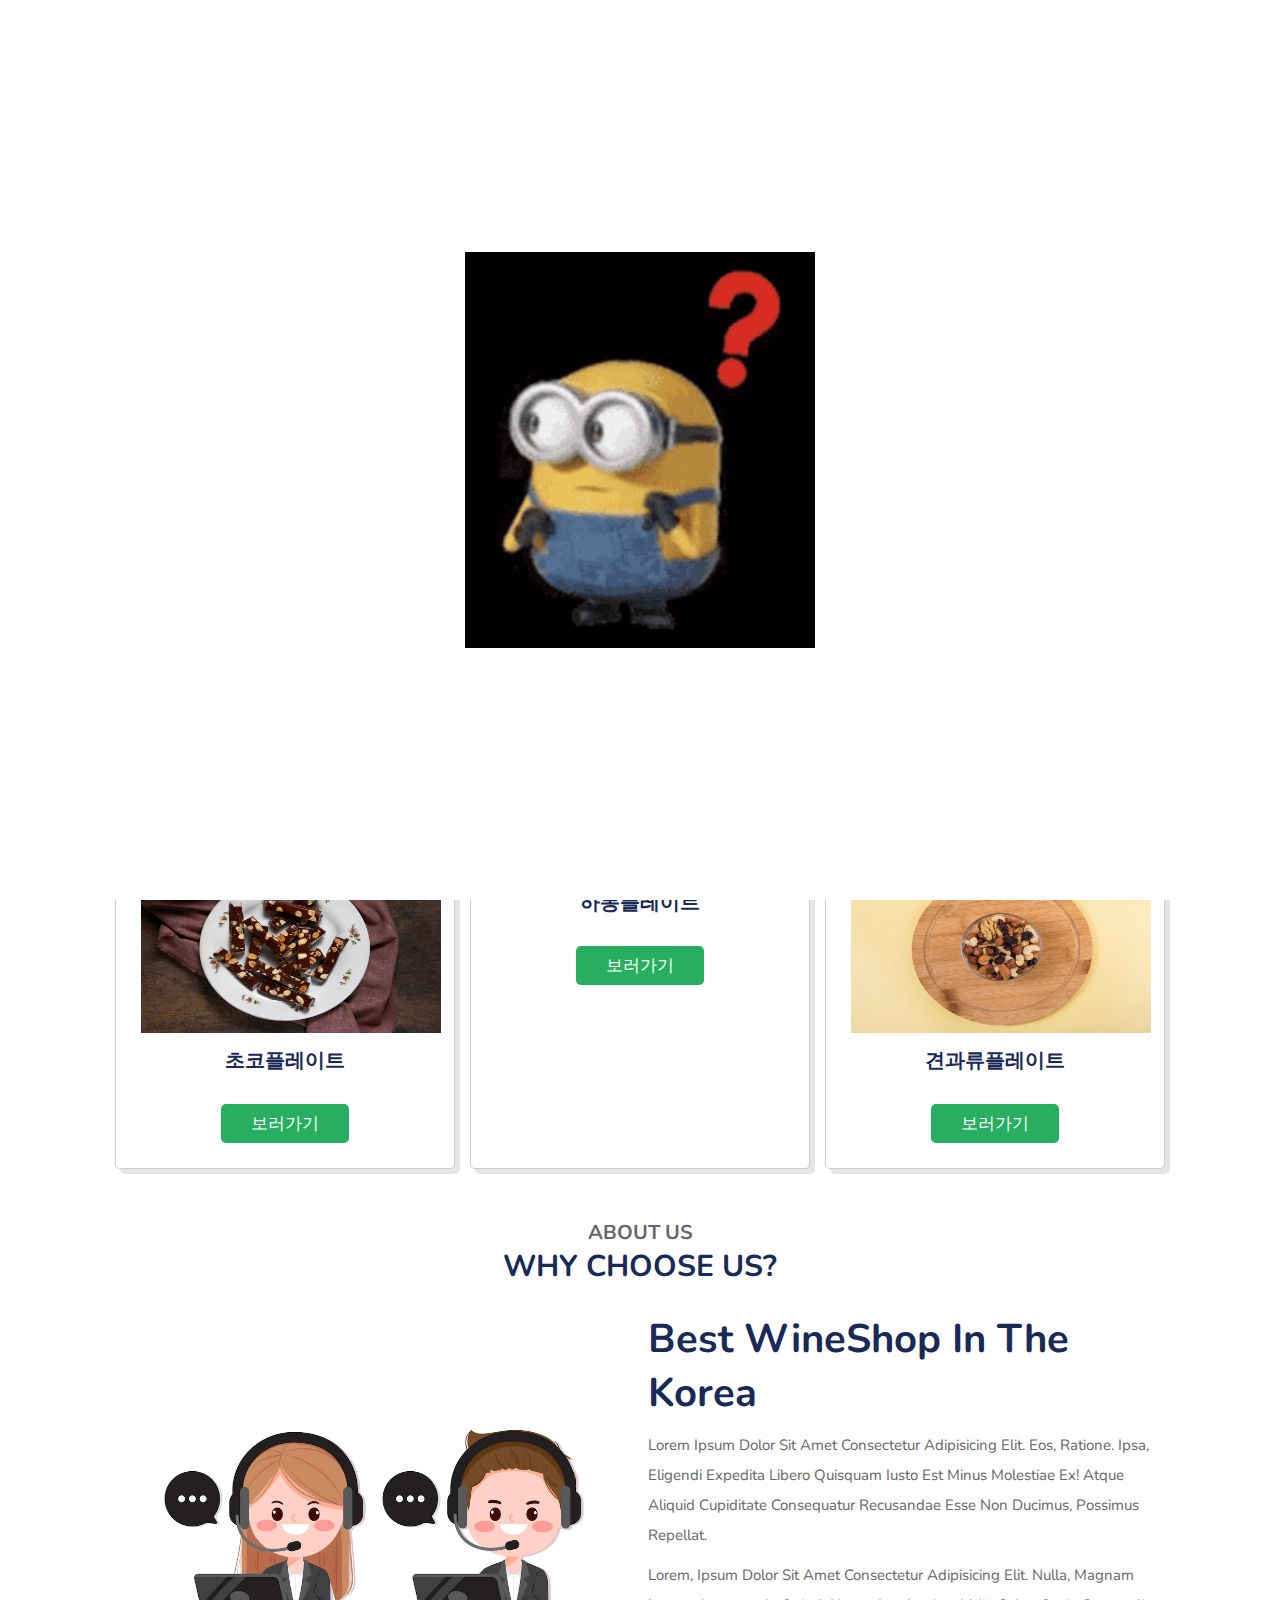
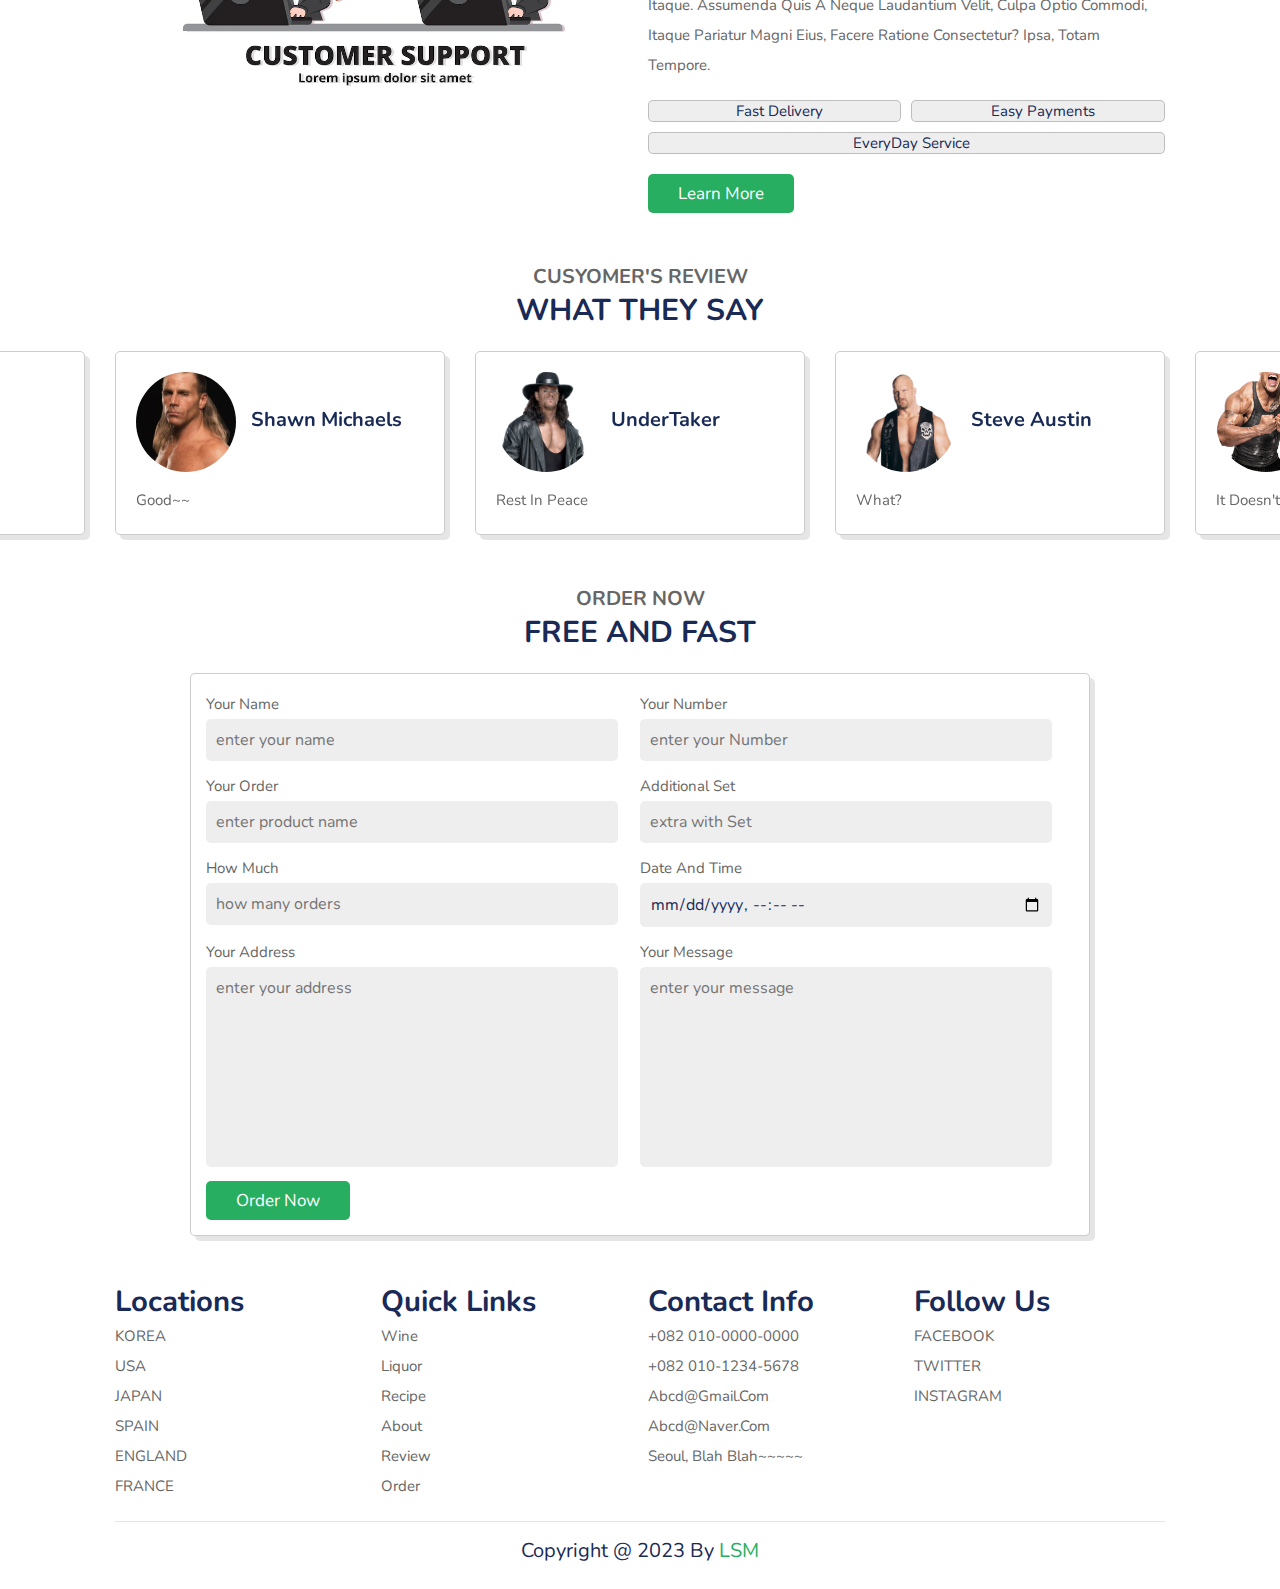
==== commit d30eacea: "last commit" ====
--- a/main.html
+++ b/main.html
@@ -296,7 +296,7 @@
                         </div>
                     </div>
                     <P>
-                        Wow... Very go.. It Doesn't Matter What you Think!!!
+                       It Doesn't Matter What you Think!!!
                     </P>
                 </div>
                 <div class="swiper-slide slide">
@@ -318,12 +318,121 @@
                         It's time to play the game
                     </P>
                 </div>
-            </div>
-        </div>
-    </section>
-
-
-
+                <div class="swiper-slide slide">
+                    <i class="fas fa-quote-right"></i>
+                    <div class="user">
+                        <img src="./img/shawn.jpg" alt="">
+                        <div class="user-info">
+                            <h3>Shawn Michaels</h3>
+                            <div class="stars">
+                                <i class="fa-solid fa-star"></i>
+                                <i class="fa-solid fa-star"></i>
+                                <i class="fa-solid fa-star"></i>
+                                <i class="fa-solid fa-star"></i>
+                                <i class="fa-solid fa-star-half-alt"></i>
+                            </div>
+                        </div>
+                    </div>
+                    <P>
+                        good~~
+                    </P>
+                </div>
+            </div>
+        </div>
+    </section>
+
+    <!-- 주문영역 -->
+    <section class="Order" id="Order">
+        <h3 class="sub-title">ORDER NOW</h3>
+        <h1 class="title">FREE AND FAST</h1>
+        <form action="">
+            <div class="inputBox">
+                <div class="input">
+                    <span>Your Name</span>
+                    <input type="text" placeholder="enter your name">
+                </div>
+                <div class="input">
+                    <span>Your Number</span>
+                    <input type="Number" placeholder="enter your Number">
+                </div>
+            </div>
+            <div class="inputBox">
+                <div class="input">
+                    <span>Your Order</span>
+                    <input type="text" placeholder="enter product name">
+                </div>
+                <div class="input">
+                    <span>Additional Set</span>
+                    <input type="test" placeholder="extra with Set">
+                </div>
+            </div>
+            <div class="inputBox">
+                <div class="input">
+                    <span>how much</span>
+                    <input type="Number" placeholder="how many orders">
+                </div>
+                <div class="input">
+                    <span>Date and Time</span>
+                    <input type="datetime-local">
+                </div>
+            </div>
+            <div class="inputBox">
+                <div class="input">
+                    <span>Your Address</span>
+                    <textarea name="" type="Number" placeholder="enter your address" id="" cols="30" rows="10"></textarea>
+                </div>
+                <div class="input">
+                    <span>Your Message</span>
+                    <textarea name="" placeholder="enter your message" id="" cols="30" rows="10"></textarea>
+                </div>
+            </div>
+            <input type="submit" value="order now" class="btn">
+        </form>
+    </section>
+
+
+    <!-- footer -->
+    <section class="Footer">
+        <div class="box-container">
+            <div class="box">
+                <h3>Locations</h3>
+                <a href="#">KOREA</a>
+                <a href="#">USA</a>
+                <a href="#">JAPAN</a>
+                <a href="#">SPAIN</a>
+                <a href="#">ENGLAND</a>
+                <a href="#">FRANCE</a>
+            </div>
+            <div class="box">
+                <h3>Quick Links</h3>
+                <a href="#">Wine</a>
+                <a href="#">Liquor</a>
+                <a href="#">Recipe</a>
+                <a href="#">About</a>
+                <a href="#">Review</a>
+                <a href="#">Order</a>
+            </div>
+            <div class="box">
+                <h3>Contact Info</h3>
+                <a href="#">+082 010-0000-0000</a>
+                <a href="#">+082 010-1234-5678</a>
+                <a href="#">abcd@gmail.com</a>
+                <a href="#">abcd@naver.com</a>
+                <a href="#">Seoul, blah blah~~~~~</a>
+            </div>
+            <div class="box">
+                <h3>Follow Us</h3>
+                <a href="#">fACEBOOK</a>
+                <a href="#">TWITTER</a>
+                <a href="#">INSTAGRAM</a>
+            </div>
+        </div>
+        <div class="credit"> copyright @ 2023 by <span>LSM</span></div>
+    </section>
+
+    <div class="loader-container">
+        <img src="./img/minion.gif" alt="">
+    </div>
 
 <script src="https://cdn.jsdelivr.net/npm/swiper@9/swiper-bundle.min.js"></script>
 <script src="https://kit.fontawesome.com/2c3a34c36f.js" crossorigin="anonymous"></script>
--- a/style.css
+++ b/style.css
@@ -63,6 +63,7 @@
     color: var(--black);
 }
 
+header .navbar a.active,
 header .navbar a:hover {
     color: #fff;
     background: var(--menu);
@@ -449,24 +450,120 @@
 
 }
 
-
-
-
-
-
-
-
-
-
-
-
-
-
-
-
-
-
-
+.Order form {
+    max-width: 90rem;
+    border-radius: .5rem;
+    box-shadow: var(--box-shadow);
+    border: .1rem solid rgb(0, 0, 0,.2);
+    background: #fff;
+    padding: 1.5rem;
+    margin: 0 auto;
+}
+
+.Order form .inputBox {
+    display: flex;
+    flex-wrap: wrap;
+    justify-content: center;
+}
+
+.Order form .inputBox .input {
+    width: 50%;
+}
+
+.Order form .inputBox .input span {
+    display: block;
+    padding: .5rem 0;
+    font-size: 1.5rem;
+    color: var(--light-color);
+}
+
+.Order form .inputBox .input input,
+.Order form .inputBox .input textarea {
+    background: #eee;
+    border-radius: .5rem;
+    padding: 1rem;
+    font-size: 1.6rem;
+    color: var(--black);
+    text-transform: none;
+    margin-bottom: 1rem;
+    width: 95%;
+}
+
+.Order form .inputBox .input input:focus,
+.Order form .inputBox .input textarea:focus {
+    border: .1rem solid var(--green);
+}
+
+.Order form .inputBox .input textarea {
+    height: 20rem;
+    /* textarea사이즈 변경 못하게 resize설정 해야 함 */
+    resize: none;
+}
+
+.Order form .btn {
+    margin-top: 0;
+}
+
+.Footer .box-container {
+    display: grid;
+    grid-template-columns: repeat(auto-fit, minmax(25rem, 1fr));
+    gap: 1.5rem;
+}
+
+.Footer .box-container .box {
+    padding: .5rem 0;
+    font-size: 2.5rem;
+    color: var(--black);
+}
+
+.Footer .box-container .box a{
+    display: block;
+    padding: .5rem 0;
+    font-size: 1.5rem;
+    color: var(--light-color);
+}
+
+.Footer .box-container .box a:hover{
+    color: var(--green);
+    text-decoration: underline;
+}
+
+.Footer .credit {
+    text-align: center;
+    border-top: .1rem solid rgb(0, 0, 0,.1);
+    font-size: 2rem;
+    color: var(--black);
+    padding: .5rem;
+    padding-top: 1.5rem;
+    margin-top: 1.5rem;
+}
+
+.Footer .credit span {
+    color: var(--green);
+}
+
+.loader-container {
+    position: fixed;
+    top: 0;
+    left: 0;
+    height: 100%;
+    width: 100%;
+    z-index: 10000;
+    background: #fff;
+    display: flex;
+    align-items: center;
+    justify-content: center;
+    overflow: hidden;
+}
+
+.loader-container img {
+    width: 35rem;
+}
+
+.loader-container .fade-out {
+    top: 110%;
+    opacity: 0;
+}
 
 
 
@@ -550,14 +647,18 @@
     }
 }
 
-@media(max-width: 991px) {
+@media(max-width: 450px) {
 
     html {
         font-size: 50%;
     }
 
     .Recipe .box-container .box img {
-        height: 17rem;
-        margin: 1rem 0;
+        height: auto;
+        width: 100%;
+    }
+
+    .Order form .inputBox .input {
+        width: 100%;
     }
 }